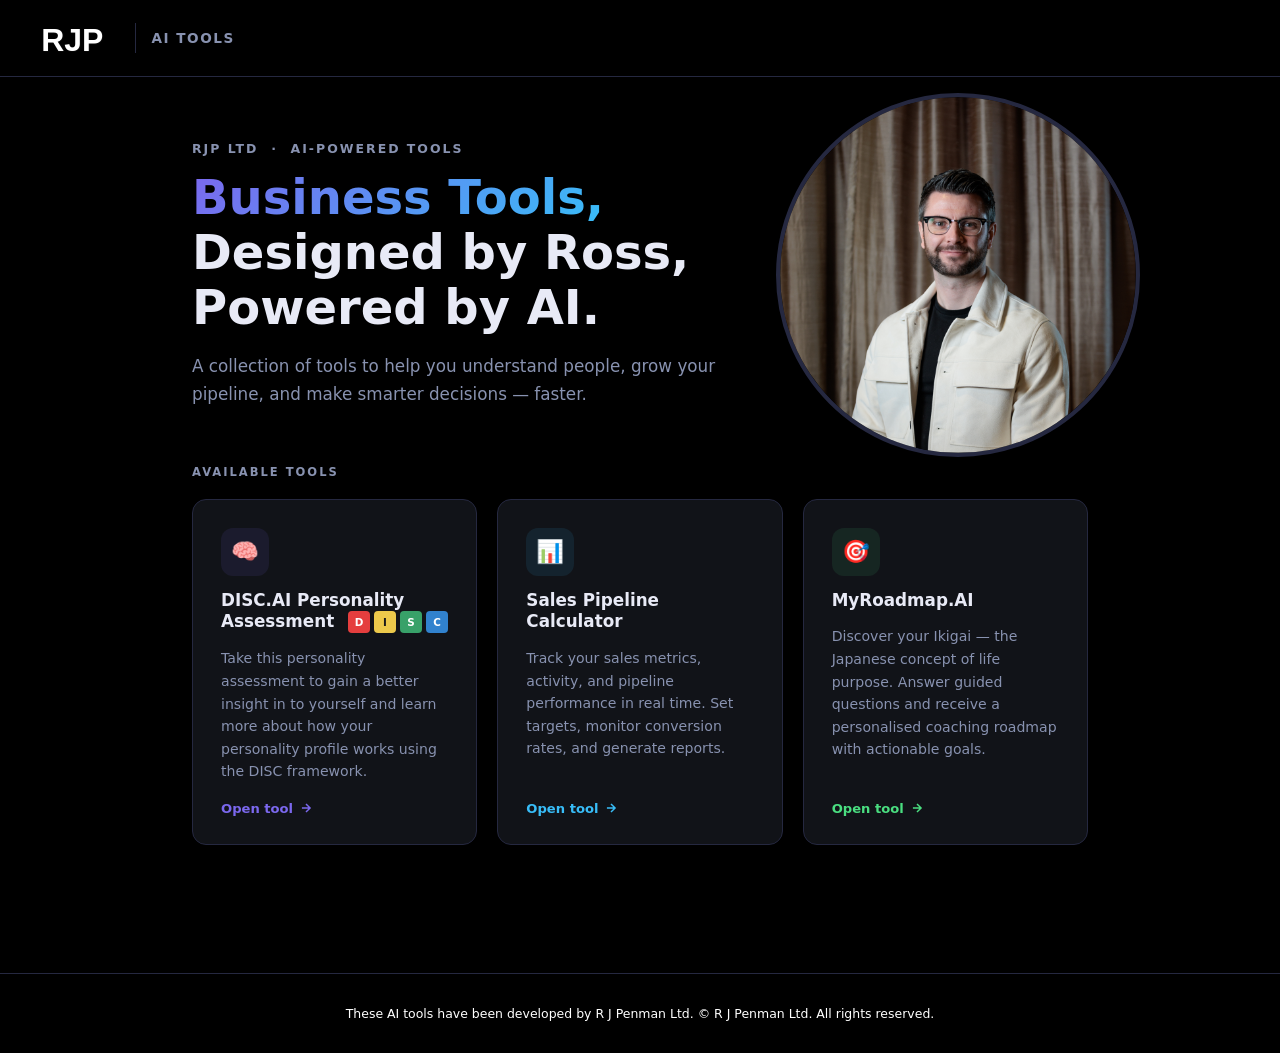
==== index.html @ 6eab7c13 "Headline change" ====
<!DOCTYPE html>
<html lang="en">
<head>
  <meta charset="UTF-8" />
  <meta name="viewport" content="width=device-width, initial-scale=1.0" />
  <title>RJP AI Tools</title>
  <style>
    :root {
      --bg: #000000;
      --surface: #111318;
      --surface2: #191c28;
      --border: #252840;
      --text: #e8eaf6;
      --text-muted: #8892b0;
      --radius: 14px;
    }

    * { box-sizing: border-box; margin: 0; padding: 0; }

    body {
      font-family: 'Segoe UI', system-ui, -apple-system, sans-serif;
      background: var(--bg);
      color: var(--text);
      min-height: 100vh;
    }

    /* ── HEADER ── */
    header {
      display: flex;
      align-items: center;
      gap: 16px;
      padding: 20px 40px;
      border-bottom: 1px solid var(--border);
    }

    .logo-img {
      height: 36px;
      width: auto;
      display: block;
    }

    .logo-divider {
      width: 1px;
      height: 30px;
      background: var(--border);
    }

    .logo-label {
      font-size: .85rem;
      font-weight: 700;
      color: var(--text-muted);
      letter-spacing: 1.5px;
      text-transform: uppercase;
    }

    @media (max-width: 480px) {
      header { padding: 14px 16px; gap: 10px; }
      .logo-img { height: 28px; }
      .logo-label { font-size: .72rem; letter-spacing: 1px; }
    }

    /* ── MAIN ── */
    main {
      max-width: 960px;
      margin: 0 auto;
      padding: 64px 32px 80px;
    }

    @media (max-width: 600px) {
      main { padding: 32px 16px 48px; }
    }

    /* ── HERO ── */
    .hero {
      display: flex;
      align-items: center;
      gap: 48px;
      margin-bottom: 56px;
    }

    .hero-text {
      flex: 1;
    }

    .hero-image {
      flex-shrink: 0;
      width: 260px;
      height: 260px;
      border-radius: 50%;
      object-fit: cover;
      object-position: center 12%;
      transform: scale(1.4);
      border: 3px solid var(--border);
    }

    @media (max-width: 700px) {
      .hero {
        flex-direction: column-reverse;
        text-align: center;
        gap: 24px;
      }
      .hero p {
        margin: 0 auto;
      }
      .hero-image {
        width: 180px;
        height: 180px;
        transform: scale(1);
      }
      .hero h1 {
        font-size: 1.6rem;
      }
    }

    .hero-eyebrow {
      font-size: .78rem;
      font-weight: 700;
      letter-spacing: 2px;
      text-transform: uppercase;
      color: var(--text-muted);
      margin-bottom: 14px;
    }

    .hero h1 {
      font-size: clamp(2rem, 5vw, 3rem);
      font-weight: 800;
      line-height: 1.15;
      margin-bottom: 16px;
    }

    .hero h1 span {
      background: linear-gradient(135deg, #7b68ee, #38bdf8);
      -webkit-background-clip: text;
      -webkit-text-fill-color: transparent;
    }

    .hero p {
      color: var(--text-muted);
      font-size: 1.05rem;
      line-height: 1.7;
      max-width: 540px;
    }

    /* ── TOOLS GRID ── */
    .tools-grid {
      display: grid;
      grid-template-columns: repeat(auto-fill, minmax(280px, 1fr));
      gap: 20px;
    }

    @media (max-width: 480px) {
      .tools-grid {
        grid-template-columns: 1fr;
        gap: 16px;
      }
      .tool-card {
        padding: 20px;
      }
    }

    .tool-card {
      background: var(--surface);
      border: 1px solid var(--border);
      border-radius: var(--radius);
      padding: 28px;
      text-decoration: none;
      color: inherit;
      display: flex;
      flex-direction: column;
      gap: 14px;
      transition: border-color .2s, transform .2s, box-shadow .2s;
      position: relative;
      overflow: hidden;
    }

    .tool-card::before {
      content: '';
      position: absolute;
      top: 0; left: 0; right: 0;
      height: 3px;
      background: var(--accent);
      opacity: 0;
      transition: opacity .2s;
    }

    .tool-card:hover {
      border-color: var(--accent);
      transform: translateY(-3px);
      box-shadow: 0 12px 32px rgba(0,0,0,.4);
    }

    .tool-card:hover::before {
      opacity: 1;
    }

    .tool-icon {
      width: 48px; height: 48px;
      border-radius: 12px;
      display: flex; align-items: center; justify-content: center;
      font-size: 1.4rem;
      flex-shrink: 0;
      background: var(--accent-bg);
    }

    .tool-card h2 {
      font-size: 1.05rem;
      font-weight: 700;
      line-height: 1.3;
    }

    .tool-card p {
      font-size: .88rem;
      color: var(--text-muted);
      line-height: 1.6;
      flex: 1;
    }

    .tool-arrow {
      display: flex;
      align-items: center;
      gap: 6px;
      font-size: .82rem;
      font-weight: 700;
      color: var(--accent);
      margin-top: 4px;
    }

    /* ── DISC BOXES ── */
    .disc-boxes {
      display: inline-flex;
      gap: 4px;
      margin-left: 8px;
      vertical-align: middle;
    }

    .disc-boxes span {
      display: inline-flex;
      align-items: center;
      justify-content: center;
      width: 22px;
      height: 22px;
      border-radius: 4px;
      font-size: .65rem;
      font-weight: 800;
      color: #fff;
    }

    .disc-d { background: #e53e3e; }
    .disc-i { background: #ecc94b; color: #1a1a1a !important; }
    .disc-s { background: #38a169; }
    .disc-c { background: #3182ce; }

    /* ── COLOUR VARIANTS ── */
    .card-purple { --accent: #7b68ee; --accent-bg: #7b68ee18; }
    .card-blue   { --accent: #38bdf8; --accent-bg: #38bdf818; }
    .card-green  { --accent: #4ade80; --accent-bg: #4ade8018; }
    .card-amber  { --accent: #fbbf24; --accent-bg: #fbbf2418; }

    /* ── SECTION LABEL ── */
    .section-label {
      font-size: .72rem;
      font-weight: 700;
      letter-spacing: 2px;
      text-transform: uppercase;
      color: var(--text-muted);
      margin-bottom: 20px;
    }

    /* ── FOOTER ── */
    footer {
      text-align: center;
      color: #ffffff;
      font-size: .78rem;
      padding: 32px 20px;
      border-top: 1px solid var(--border);
      margin-top: 48px;
    }
  </style>
</head>
<body>

  <header>
    <svg xmlns="http://www.w3.org/2000/svg" viewBox="0 0 480 220" class="logo-img">
      <defs><filter id="sh" x="-5%" y="-5%" width="115%" height="125%"><feDropShadow dx="2" dy="2" stdDeviation="0.5" flood-color="rgba(255,255,255,0.1)"/></filter></defs>
      <text x="8" y="190" font-family="'Arial Black','Helvetica Neue',Arial,sans-serif" font-weight="900" font-size="195" fill="white" filter="url(#sh)">RJP</text>
    </svg>
    <div class="logo-divider"></div>
    <div class="logo-label">AI Tools</div>
  </header>

  <main>
    <div class="hero">
      <div class="hero-text">
        <div class="hero-eyebrow">RJP Ltd &nbsp;·&nbsp; AI-Powered Tools</div>
        <h1><span>Business Tools,</span><br>Designed by Ross,<br>Powered by AI.</h1>
        <p>A collection of tools to help you understand people, grow your pipeline, and make smarter decisions — faster.</p>
      </div>
      <img src="RJP Image 1.JPG" alt="Ross Penman" class="hero-image">
    </div>

    <div class="section-label">Available Tools</div>

    <div class="tools-grid">

      <a class="tool-card card-purple" href="DISC Profile Calculator.html">
        <div class="tool-icon">🧠</div>
        <h2>DISC.AI Personality Assessment <span class="disc-boxes"><span class="disc-d">D</span><span class="disc-i">I</span><span class="disc-s">S</span><span class="disc-c">C</span></span></h2>
        <p>Take this personality assessment to gain a better insight in to yourself and learn more about how your personality profile works using the DISC framework.</p>
        <div class="tool-arrow">
          Open tool
          <svg width="14" height="14" fill="none" stroke="currentColor" stroke-width="2.5" viewBox="0 0 24 24"><path d="M5 12h14M12 5l7 7-7 7"/></svg>
        </div>
      </a>

      <a class="tool-card card-blue" href="sales-squad/index.html">
        <div class="tool-icon">📊</div>
        <h2>Sales Pipeline Calculator</h2>
        <p>Track your sales metrics, activity, and pipeline performance in real time. Set targets, monitor conversion rates, and generate reports.</p>
        <div class="tool-arrow">
          Open tool
          <svg width="14" height="14" fill="none" stroke="currentColor" stroke-width="2.5" viewBox="0 0 24 24"><path d="M5 12h14M12 5l7 7-7 7"/></svg>
        </div>
      </a>

      <a class="tool-card card-green" href="ikigai-coach/index.html">
        <div class="tool-icon">🎯</div>
        <h2>MyRoadmap.AI</h2>
        <p>Discover your Ikigai — the Japanese concept of life purpose. Answer guided questions and receive a personalised coaching roadmap with actionable goals.</p>
        <div class="tool-arrow">
          Open tool
          <svg width="14" height="14" fill="none" stroke="currentColor" stroke-width="2.5" viewBox="0 0 24 24"><path d="M5 12h14M12 5l7 7-7 7"/></svg>
        </div>
      </a>

    </div>
  </main>

  <footer>
These AI tools have been developed by R J Penman Ltd. &copy; R J Penman Ltd. All rights reserved.
  </footer>

</body>
</html>
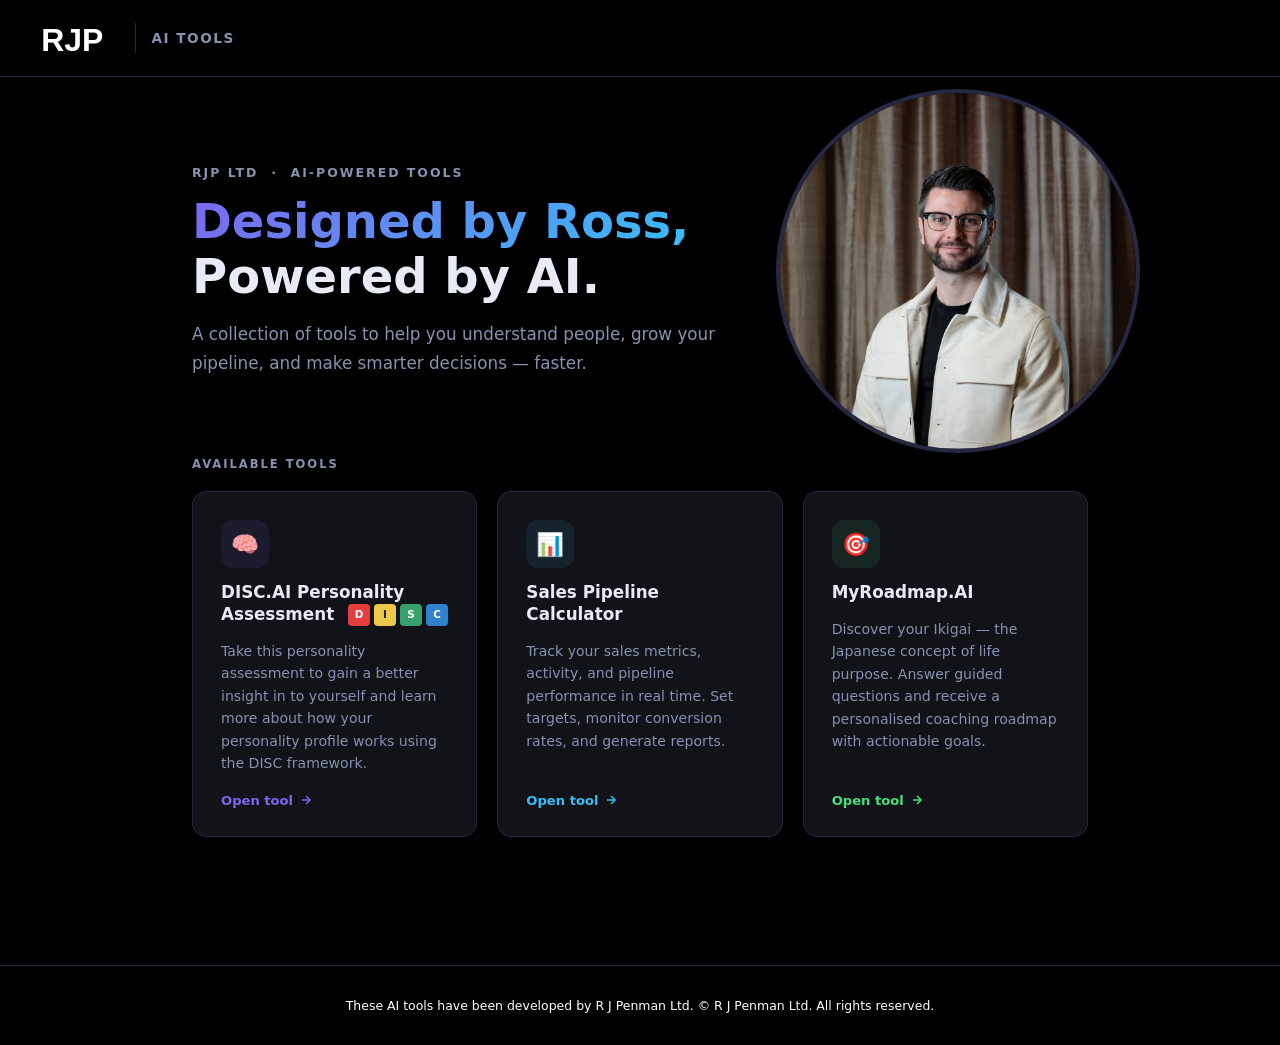
==== commit 4eb154cd: "Remove 'Business Tools' from homepage heading Co-Authored-By: Claude Opus 4.6 <noreply@anthropic.com" ====
--- a/index.html
+++ b/index.html
@@ -292,7 +292,7 @@
     <div class="hero">
       <div class="hero-text">
         <div class="hero-eyebrow">RJP Ltd &nbsp;·&nbsp; AI-Powered Tools</div>
-        <h1><span>Business Tools,</span><br>Designed by Ross,<br>Powered by AI.</h1>
+        <h1><span>Designed by Ross,</span><br>Powered by AI.</h1>
         <p>A collection of tools to help you understand people, grow your pipeline, and make smarter decisions — faster.</p>
       </div>
       <img src="RJP Image 1.JPG" alt="Ross Penman" class="hero-image">
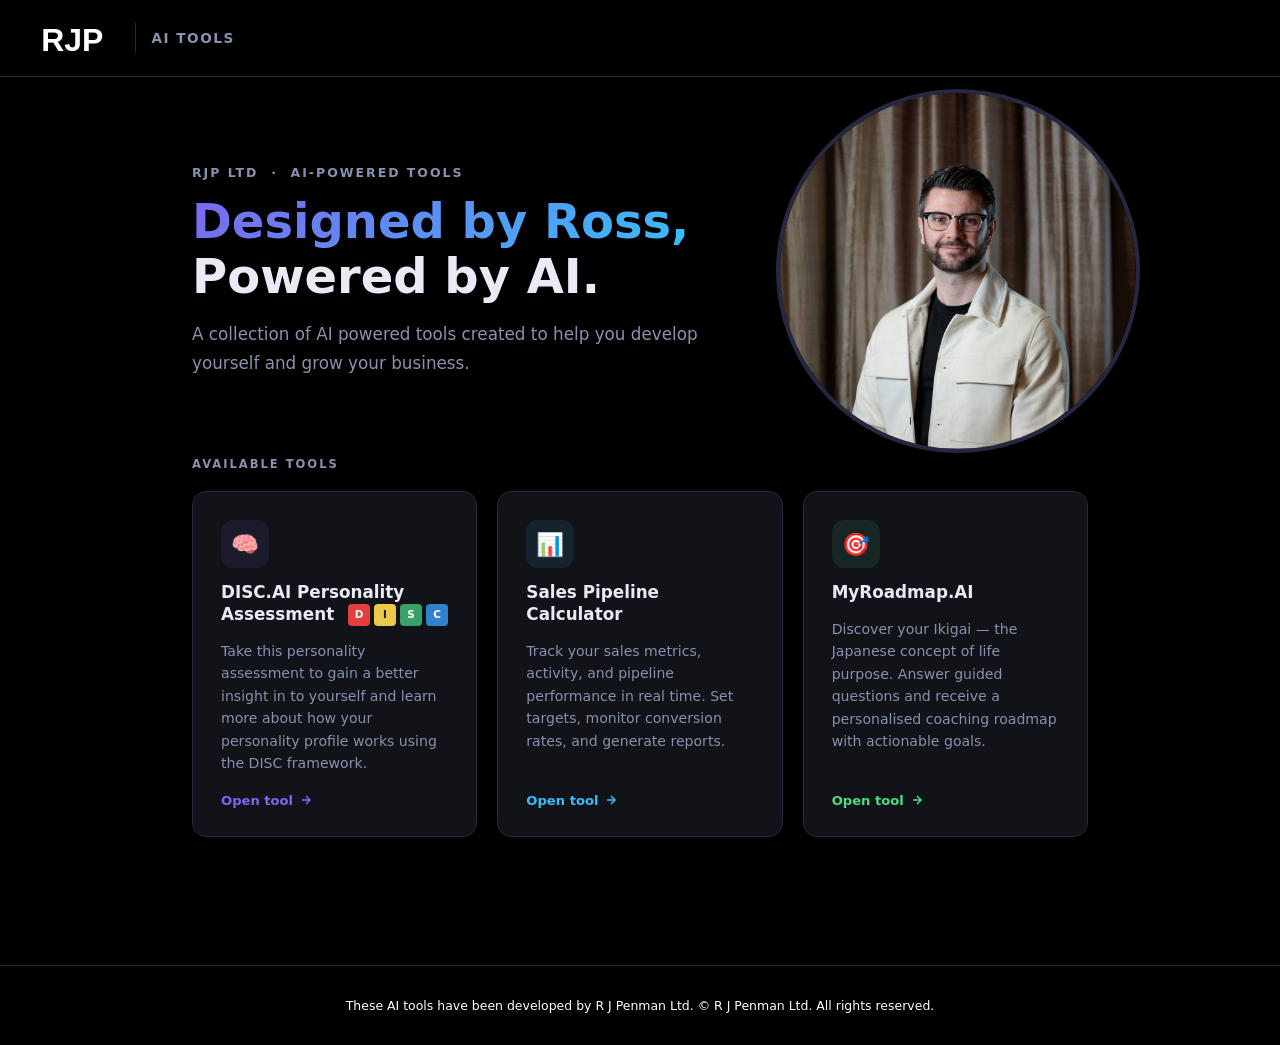
==== commit e0b65c88: "Update homepage subtitle text Co-Authored-By: Claude Opus 4.6 <noreply@anthropic.com>" ====
--- a/index.html
+++ b/index.html
@@ -293,7 +293,7 @@
       <div class="hero-text">
         <div class="hero-eyebrow">RJP Ltd &nbsp;·&nbsp; AI-Powered Tools</div>
         <h1><span>Designed by Ross,</span><br>Powered by AI.</h1>
-        <p>A collection of tools to help you understand people, grow your pipeline, and make smarter decisions — faster.</p>
+        <p>A collection of AI powered tools created to help you develop yourself and grow your business.</p>
       </div>
       <img src="RJP Image 1.JPG" alt="Ross Penman" class="hero-image">
     </div>
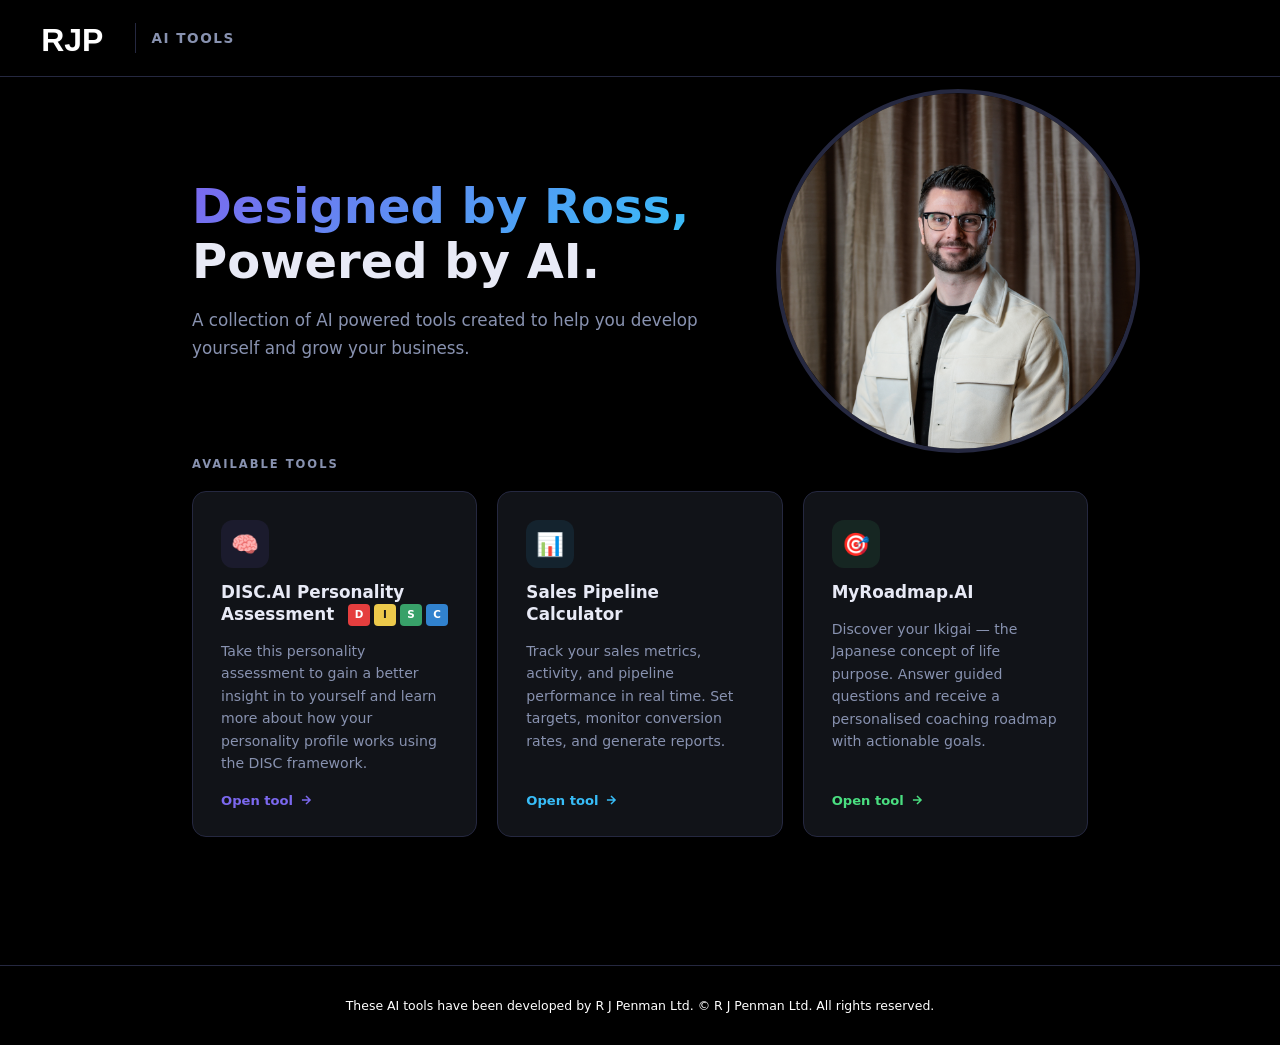
==== commit ec7e33ce: "Text updates" ====
--- a/index.html
+++ b/index.html
@@ -291,7 +291,7 @@
   <main>
     <div class="hero">
       <div class="hero-text">
-        <div class="hero-eyebrow">RJP Ltd &nbsp;·&nbsp; AI-Powered Tools</div>
+
         <h1><span>Designed by Ross,</span><br>Powered by AI.</h1>
         <p>A collection of AI powered tools created to help you develop yourself and grow your business.</p>
       </div>
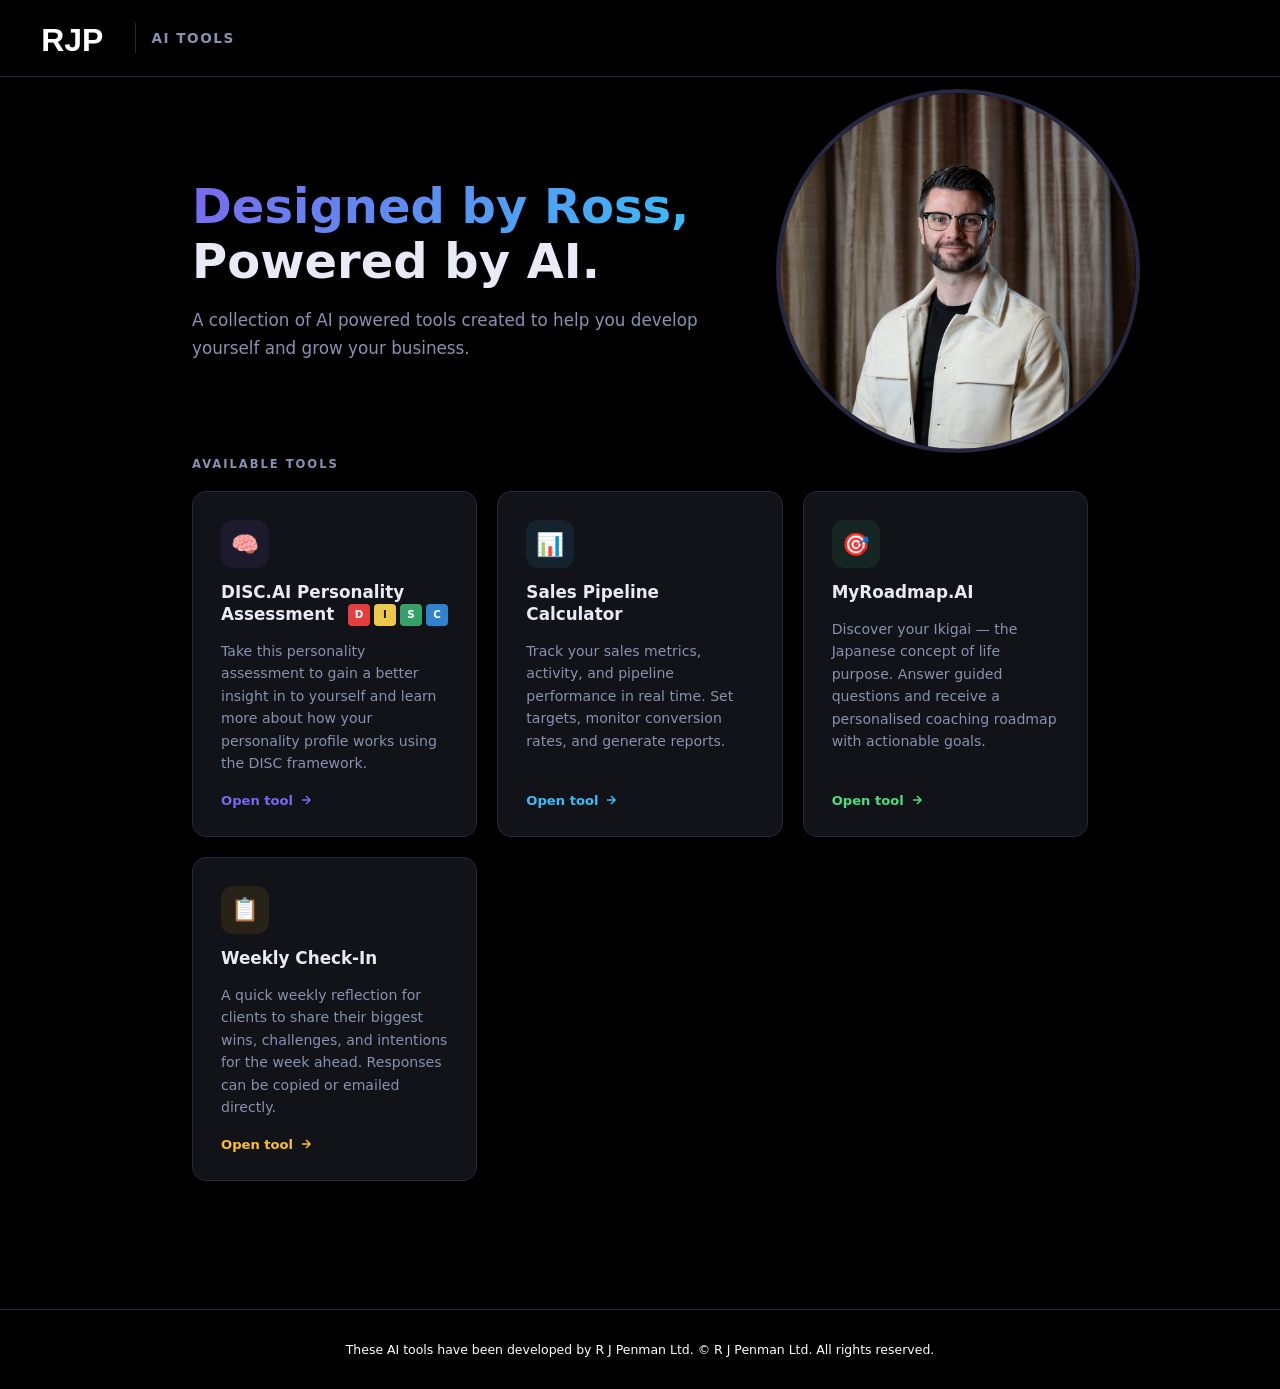
==== commit 2e55a474: "Add Weekly Check-In tool for client progress tracking New tool that lets clients submit weekly refle" ====
--- a/index.html
+++ b/index.html
@@ -322,7 +322,7 @@
         </div>
       </a>
 
-      <a class="tool-card card-green" href="ikigai-coach/index.html">
+      <a class="tool-card card-green" href="myroadmap-ai/index.html">
         <div class="tool-icon">🎯</div>
         <h2>MyRoadmap.AI</h2>
         <p>Discover your Ikigai — the Japanese concept of life purpose. Answer guided questions and receive a personalised coaching roadmap with actionable goals.</p>
@@ -332,6 +332,16 @@
         </div>
       </a>
 
+      <a class="tool-card card-amber" href="weekly-checkin/index.html">
+        <div class="tool-icon">📋</div>
+        <h2>Weekly Check-In</h2>
+        <p>A quick weekly reflection for clients to share their biggest wins, challenges, and intentions for the week ahead. Responses can be copied or emailed directly.</p>
+        <div class="tool-arrow">
+          Open tool
+          <svg width="14" height="14" fill="none" stroke="currentColor" stroke-width="2.5" viewBox="0 0 24 24"><path d="M5 12h14M12 5l7 7-7 7"/></svg>
+        </div>
+      </a>
+
     </div>
   </main>
 
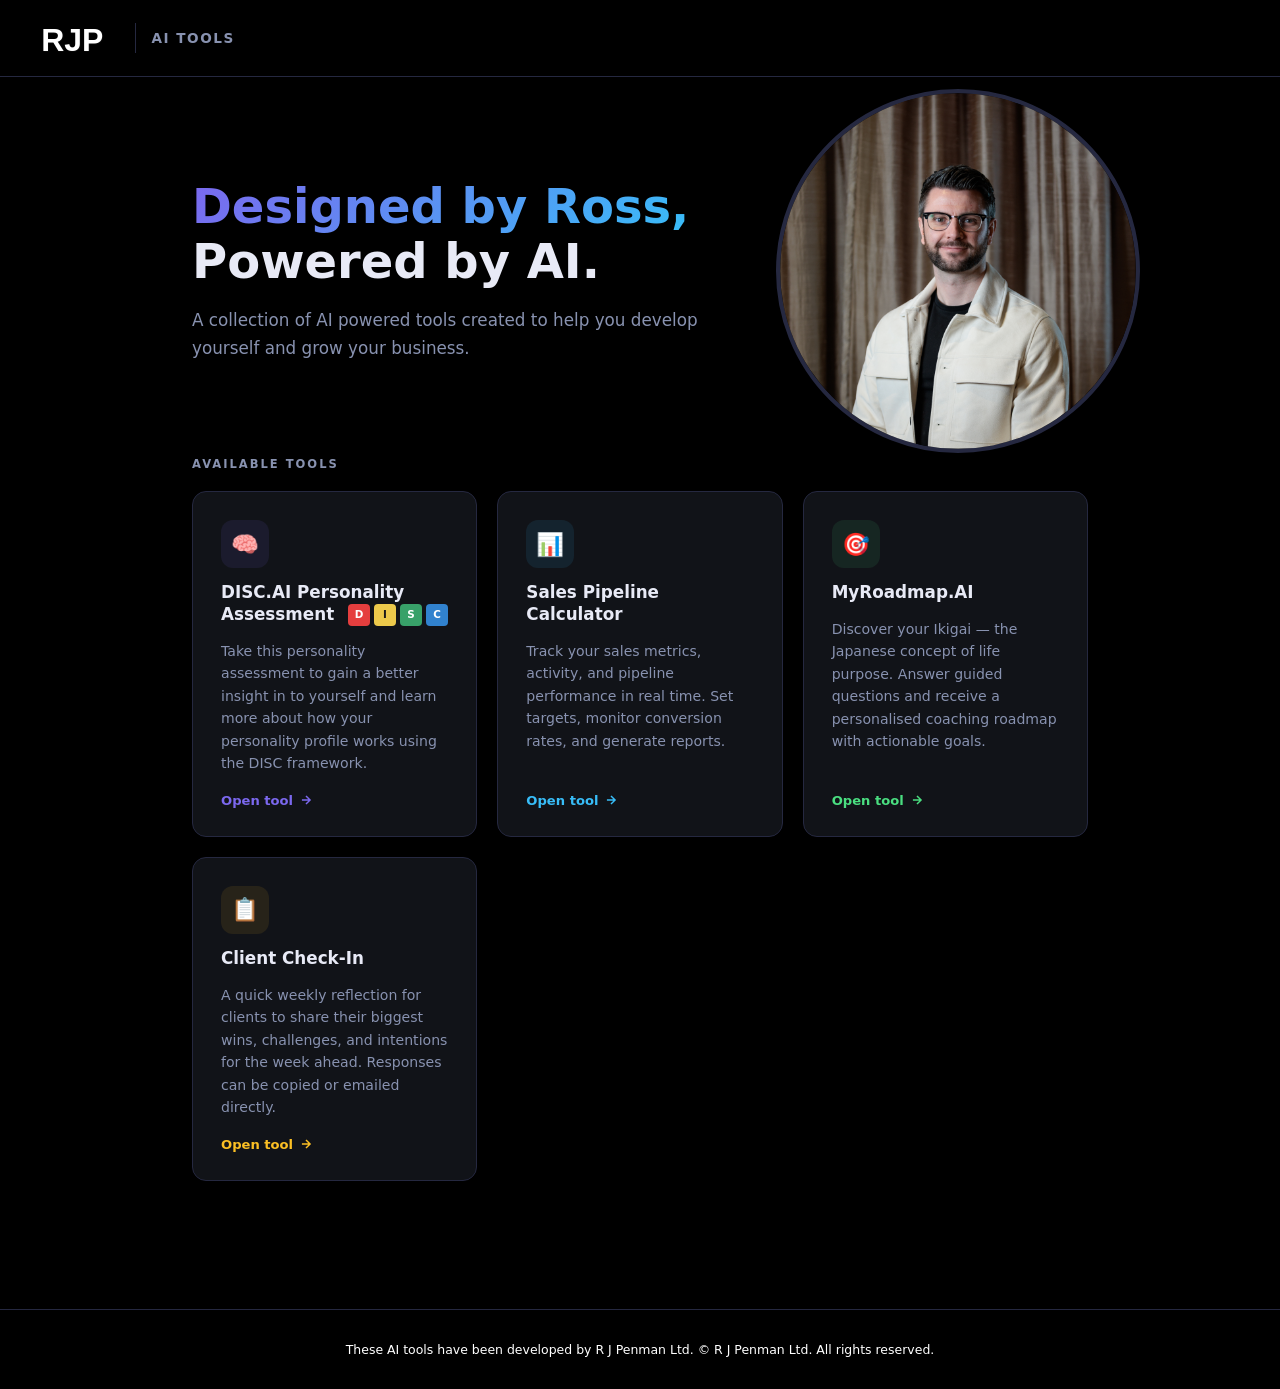
==== commit 9774afe4: "Rename Weekly Check-In to Client Check-In and add mobile responsiveness Co-Authored-By: Claude Opus " ====
--- a/index.html
+++ b/index.html
@@ -334,7 +334,7 @@
 
       <a class="tool-card card-amber" href="weekly-checkin/index.html">
         <div class="tool-icon">📋</div>
-        <h2>Weekly Check-In</h2>
+        <h2>Client Check-In</h2>
         <p>A quick weekly reflection for clients to share their biggest wins, challenges, and intentions for the week ahead. Responses can be copied or emailed directly.</p>
         <div class="tool-arrow">
           Open tool
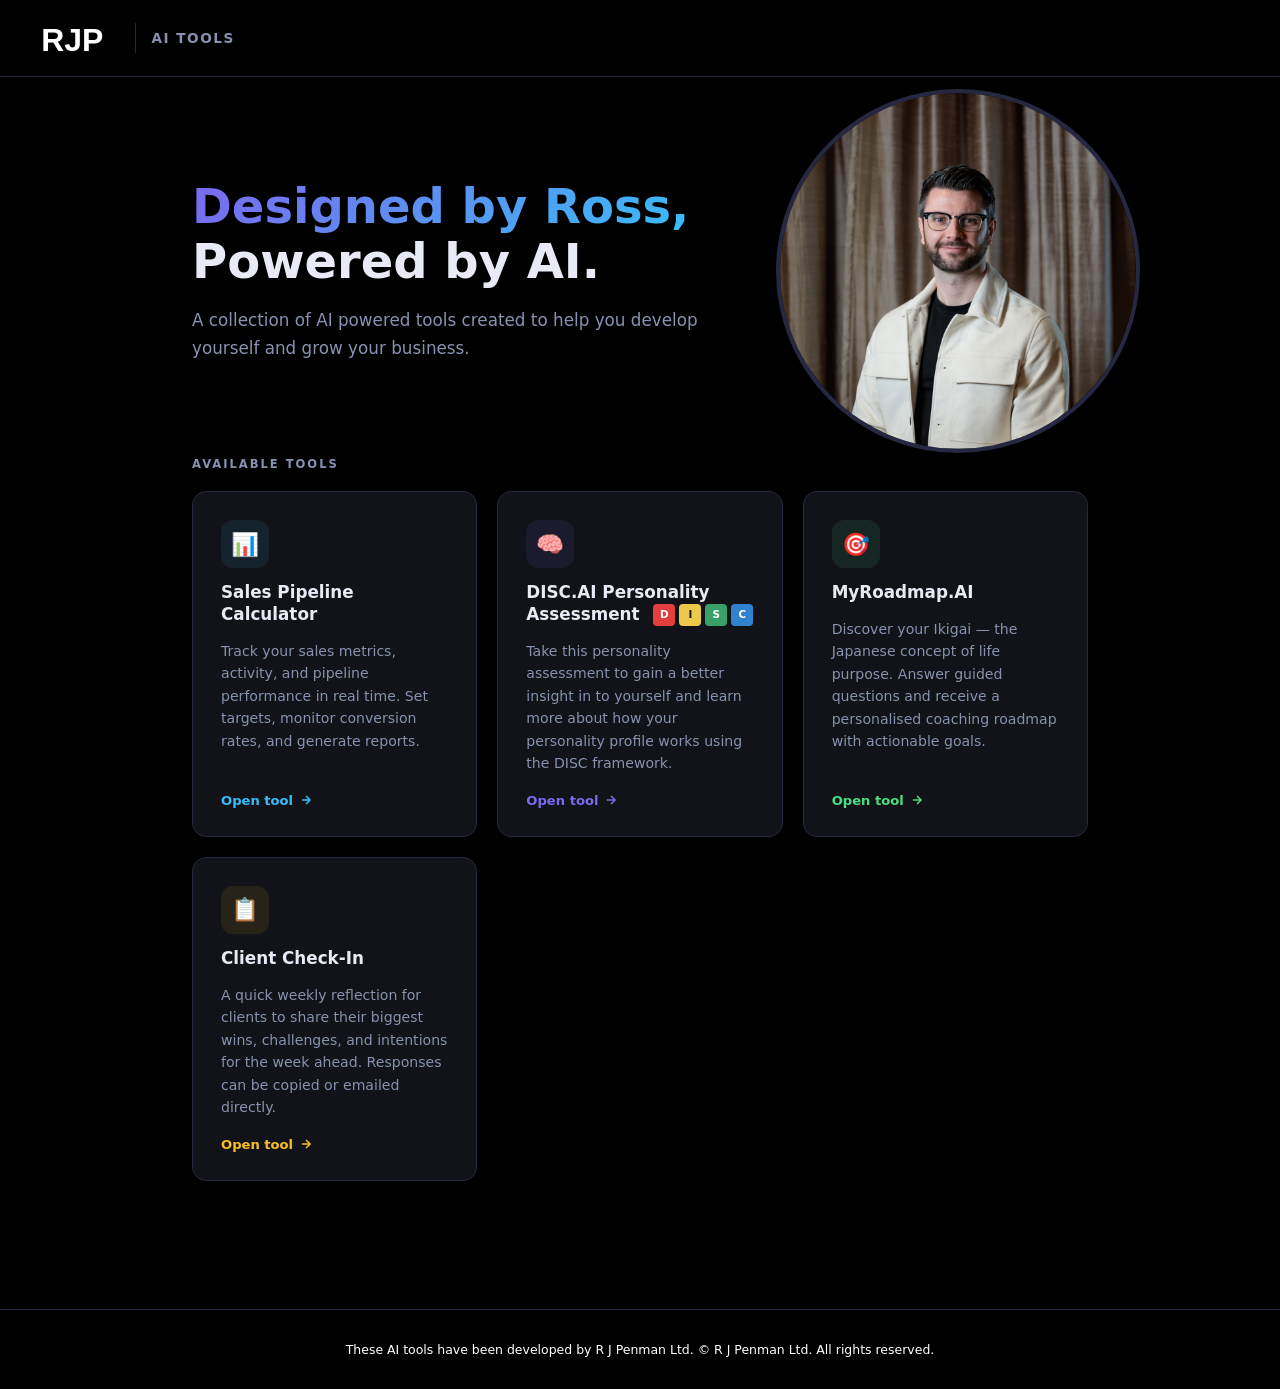
==== commit a6e3c540: "re-order home page" ====
--- a/index.html
+++ b/index.html
@@ -302,6 +302,16 @@
 
     <div class="tools-grid">
 
+      <a class="tool-card card-blue" href="sales-squad/index.html">
+        <div class="tool-icon">📊</div>
+        <h2>Sales Pipeline Calculator</h2>
+        <p>Track your sales metrics, activity, and pipeline performance in real time. Set targets, monitor conversion rates, and generate reports.</p>
+        <div class="tool-arrow">
+          Open tool
+          <svg width="14" height="14" fill="none" stroke="currentColor" stroke-width="2.5" viewBox="0 0 24 24"><path d="M5 12h14M12 5l7 7-7 7"/></svg>
+        </div>
+      </a>
+
       <a class="tool-card card-purple" href="DISC Profile Calculator.html">
         <div class="tool-icon">🧠</div>
         <h2>DISC.AI Personality Assessment <span class="disc-boxes"><span class="disc-d">D</span><span class="disc-i">I</span><span class="disc-s">S</span><span class="disc-c">C</span></span></h2>
@@ -312,16 +322,6 @@
         </div>
       </a>
 
-      <a class="tool-card card-blue" href="sales-squad/index.html">
-        <div class="tool-icon">📊</div>
-        <h2>Sales Pipeline Calculator</h2>
-        <p>Track your sales metrics, activity, and pipeline performance in real time. Set targets, monitor conversion rates, and generate reports.</p>
-        <div class="tool-arrow">
-          Open tool
-          <svg width="14" height="14" fill="none" stroke="currentColor" stroke-width="2.5" viewBox="0 0 24 24"><path d="M5 12h14M12 5l7 7-7 7"/></svg>
-        </div>
-      </a>
-
       <a class="tool-card card-green" href="myroadmap-ai/index.html">
         <div class="tool-icon">🎯</div>
         <h2>MyRoadmap.AI</h2>
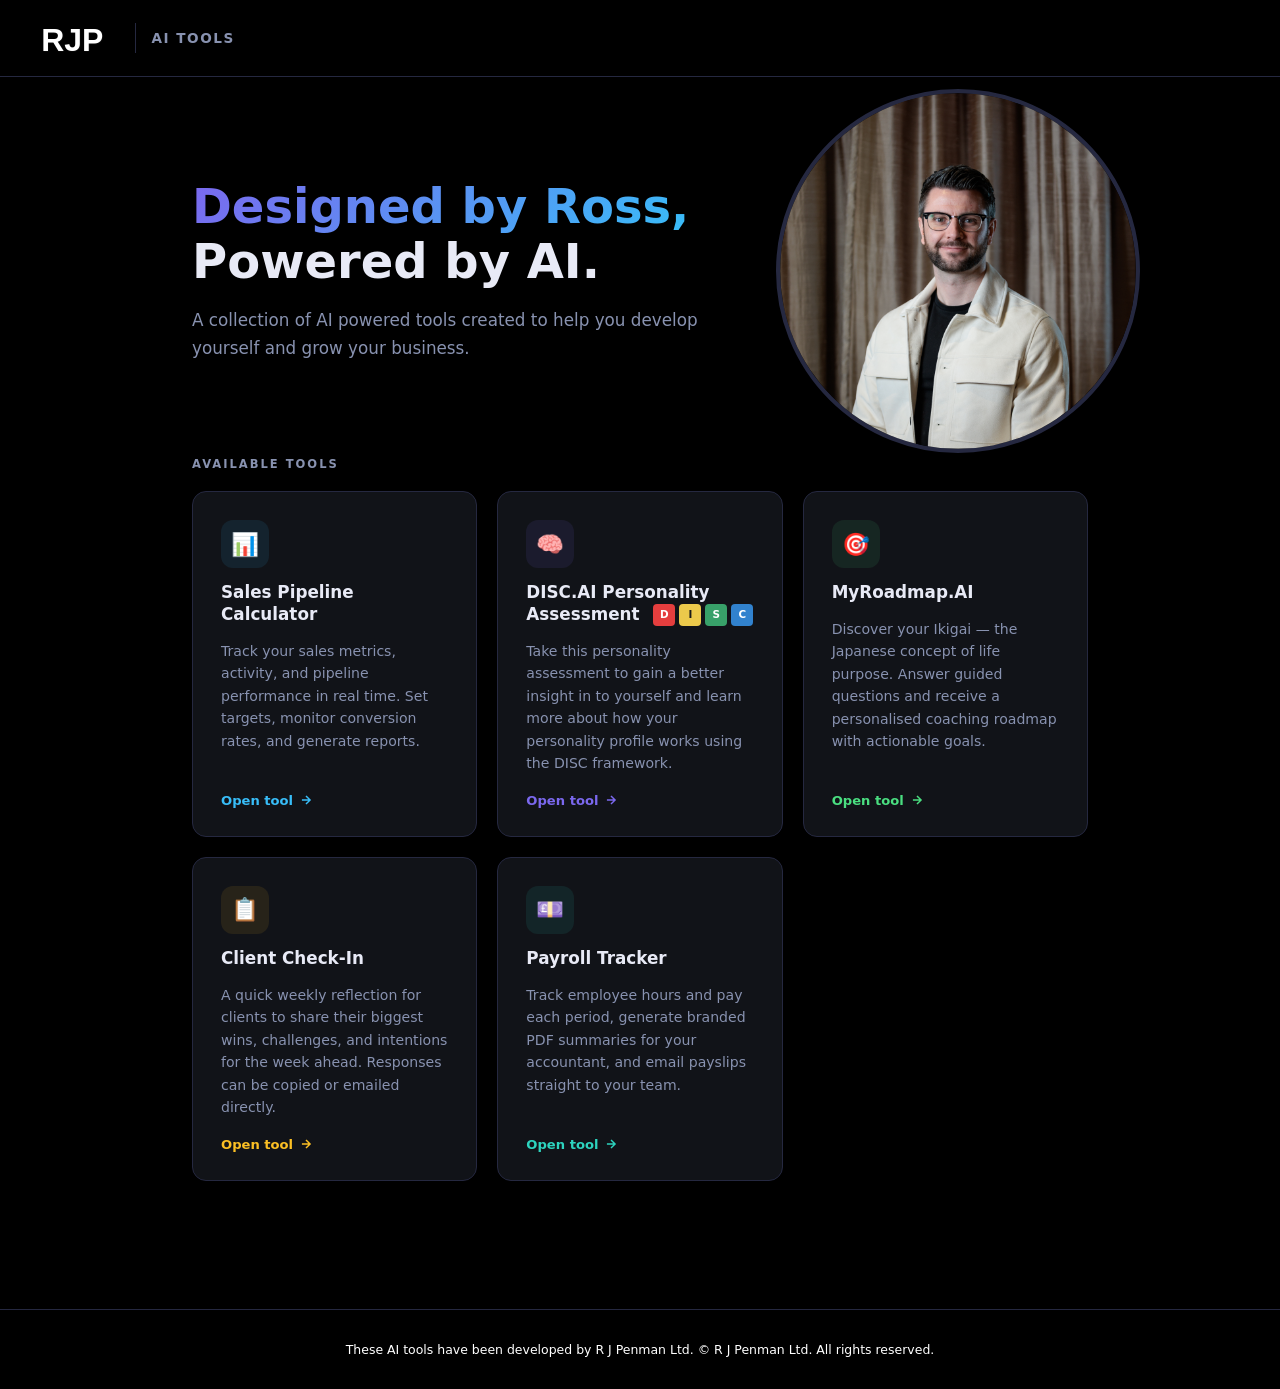
==== commit 404579a7: "Add Payroll Tracker tool and dashboard card" ====
--- a/index.html
+++ b/index.html
@@ -255,6 +255,7 @@
     .card-blue   { --accent: #38bdf8; --accent-bg: #38bdf818; }
     .card-green  { --accent: #4ade80; --accent-bg: #4ade8018; }
     .card-amber  { --accent: #fbbf24; --accent-bg: #fbbf2418; }
+    .card-teal   { --accent: #2dd4bf; --accent-bg: #2dd4bf18; }
 
     /* ── SECTION LABEL ── */
     .section-label {
@@ -342,6 +343,16 @@
         </div>
       </a>
 
+      <a class="tool-card card-teal" href="payroll-tracker/index.html">
+        <div class="tool-icon">💷</div>
+        <h2>Payroll Tracker</h2>
+        <p>Track employee hours and pay each period, generate branded PDF summaries for your accountant, and email payslips straight to your team.</p>
+        <div class="tool-arrow">
+          Open tool
+          <svg width="14" height="14" fill="none" stroke="currentColor" stroke-width="2.5" viewBox="0 0 24 24"><path d="M5 12h14M12 5l7 7-7 7"/></svg>
+        </div>
+      </a>
+
     </div>
   </main>
 
